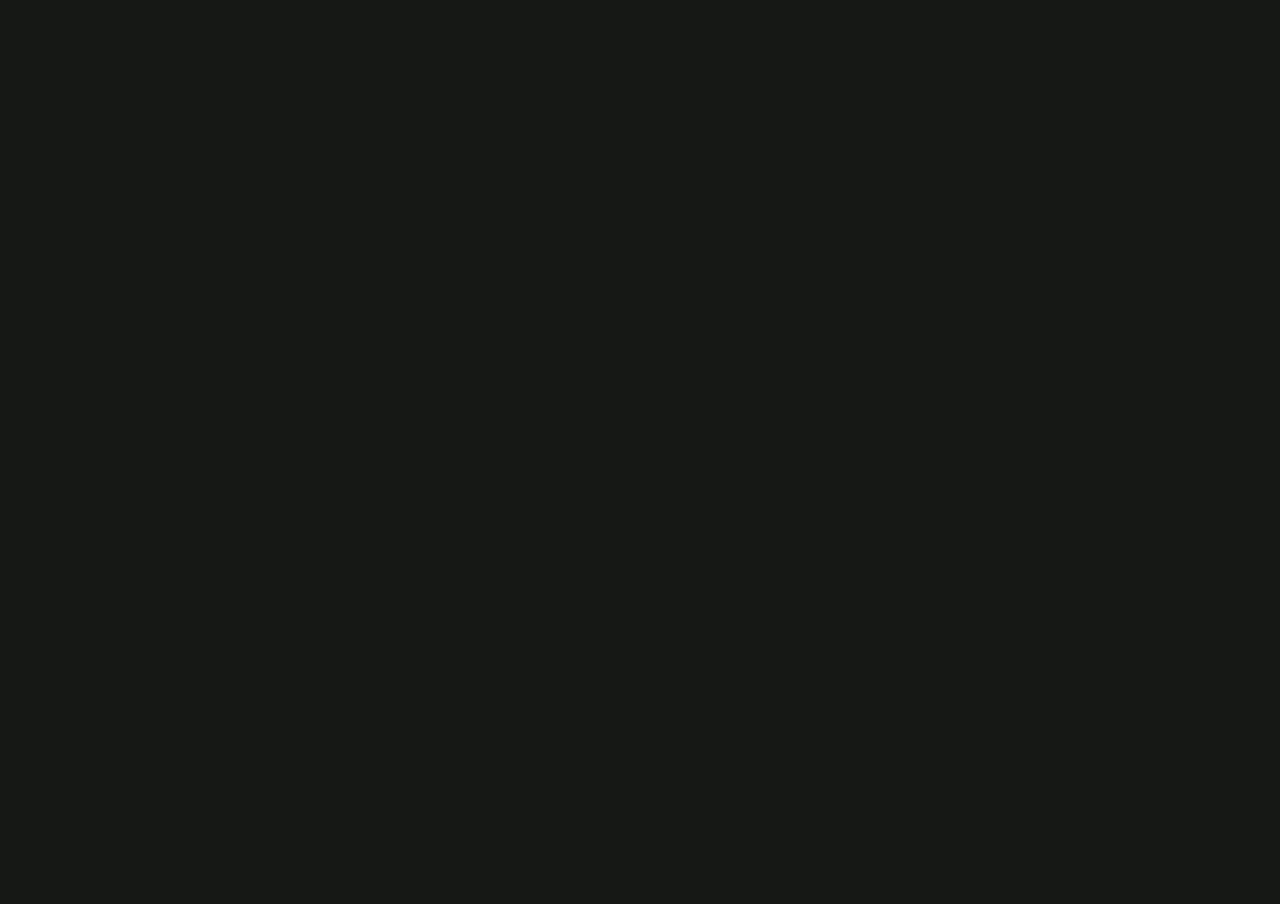
==== index.html @ 3438312a "Add initial HTML structure for Clachan project" ====
<!DOCTYPE html>
<html lang="en">
<head>
  <meta charset="utf-8" />
  <meta name="viewport" content="width=device-width, initial-scale=1.0, user-scalable=no" />
  <title>Clachan</title>
  <link rel="manifest" href="./manifest.json" />
  <style>
    html, body, canvas {
      margin: 0;
      padding: 0;
      width: 100%;
      height: 100%;
      overflow: hidden;
      background: #161816;
    }
  </style>
</head>
<body>
  <canvas id="glcanvas" tabindex="1"></canvas>
  <script src="https://not-fl3.github.io/miniquad-samples/mq_js_bundle.js"></script>
  <script>
    if ("serviceWorker" in navigator) {
      navigator.serviceWorker.register("./sw.js").catch(() => {});
    }
    load("./clachan.wasm");
  </script>
</body>
</html>
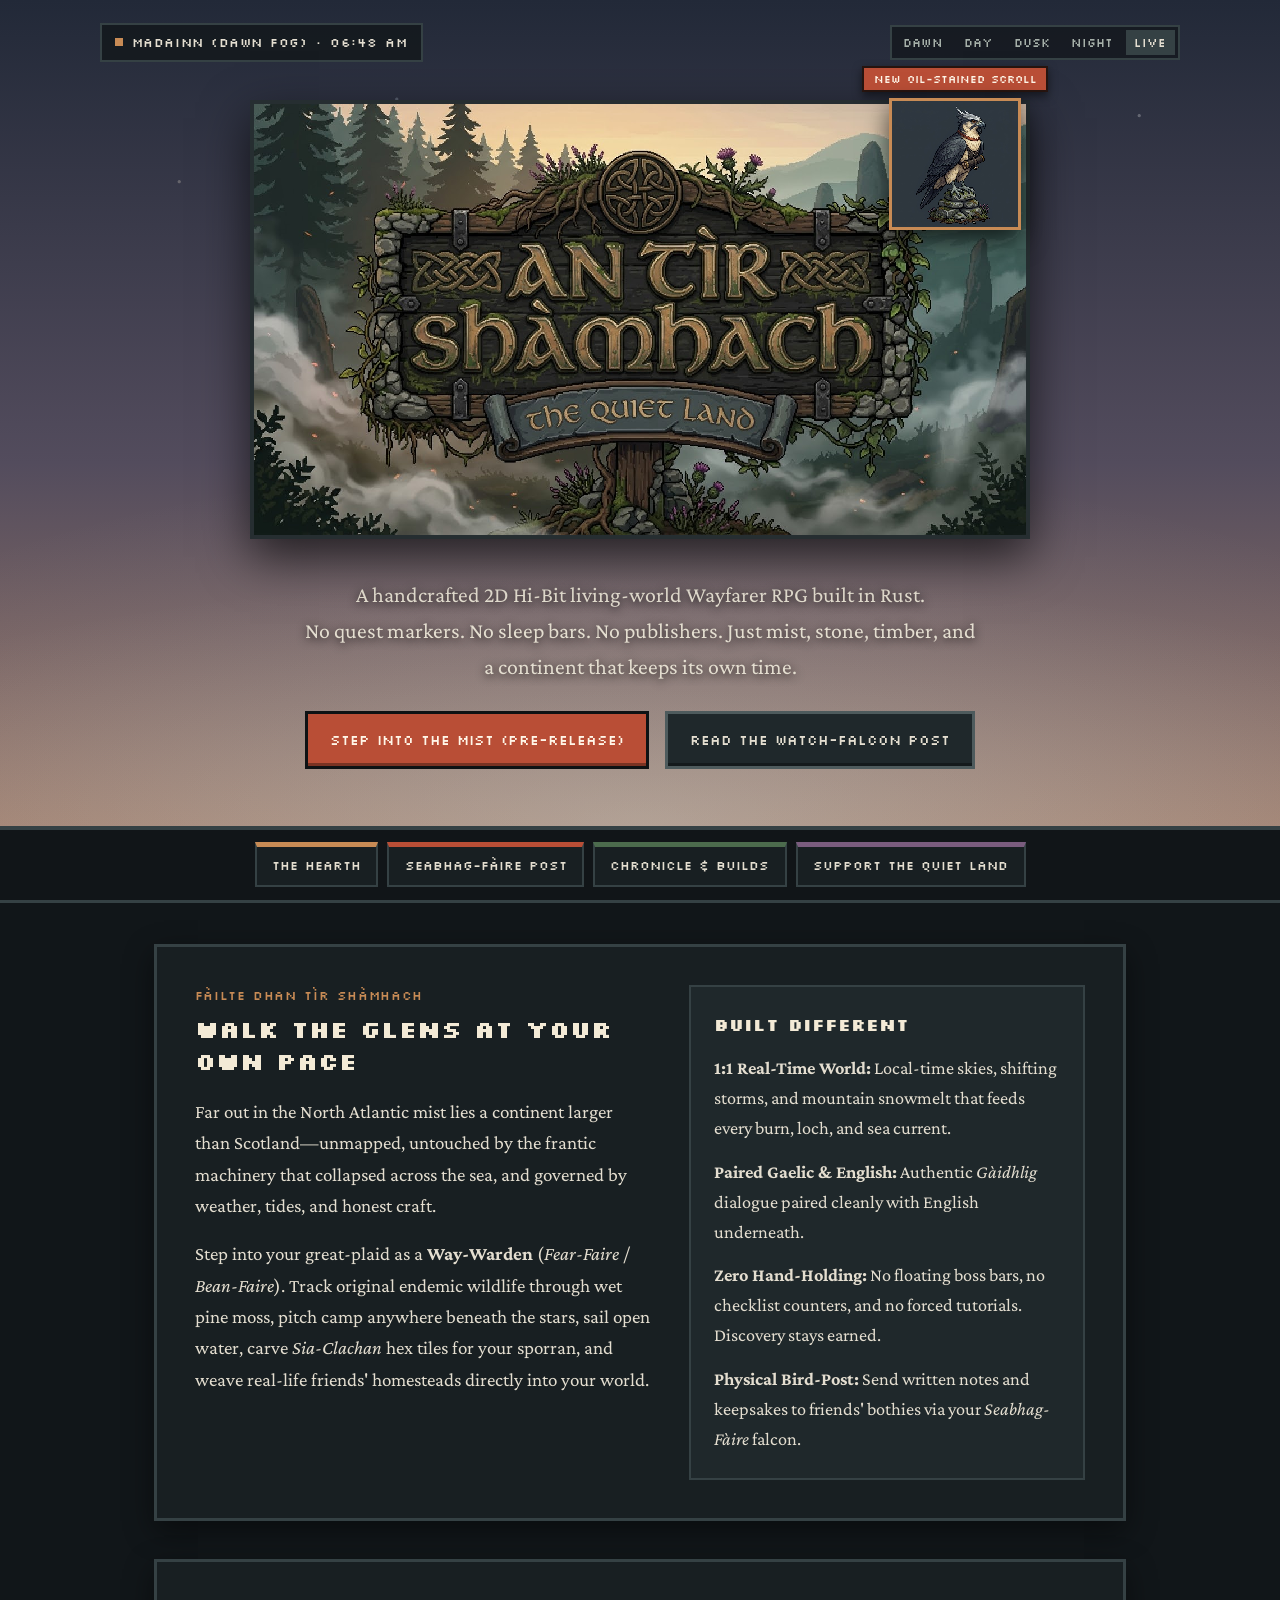
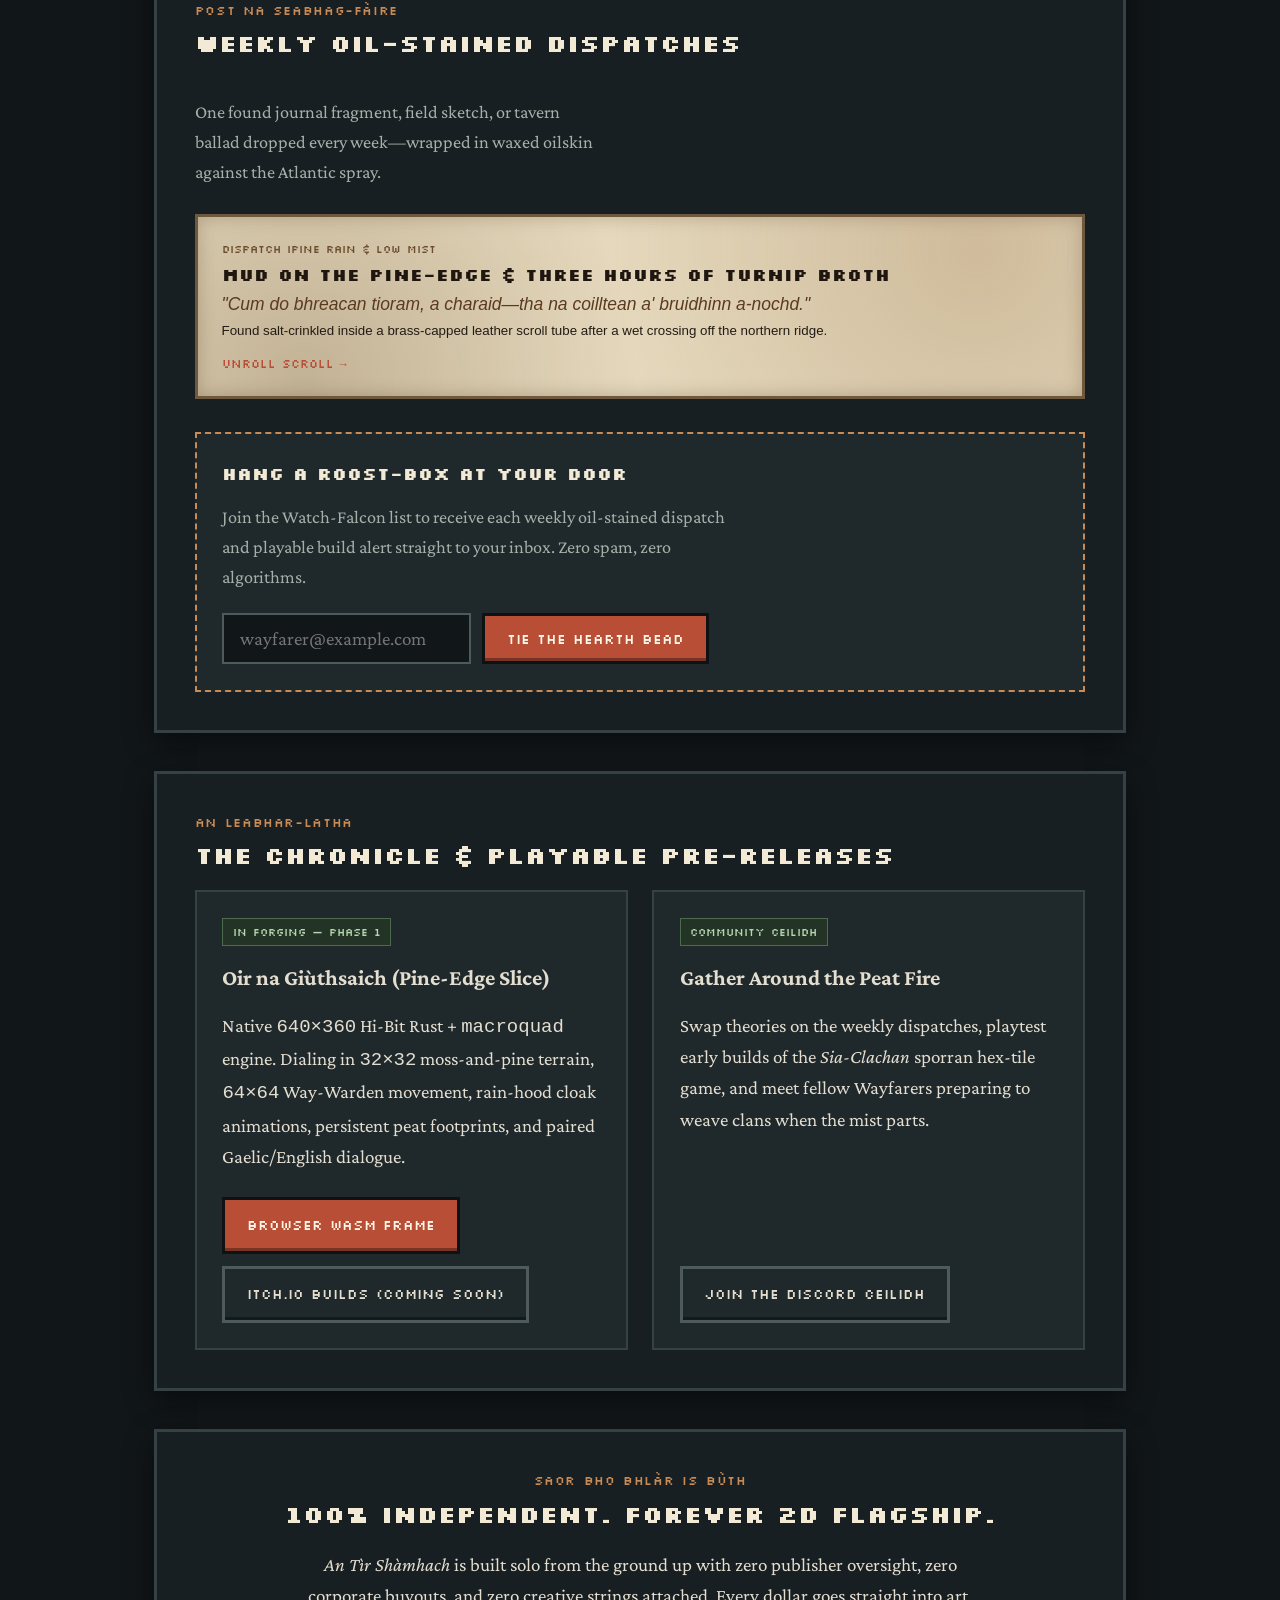
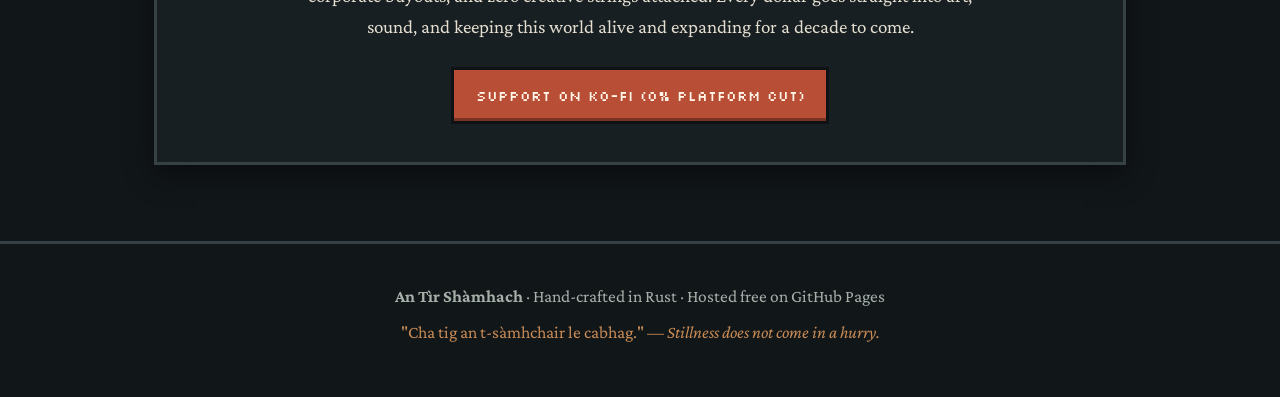
==== commit a83a1705: "Launch Hi-Bit Hearth site and playable WASM pre-release" ====
--- a/index.html
+++ b/index.html
@@ -1,29 +1,224 @@
 <!DOCTYPE html>
 <html lang="en">
 <head>
-  <meta charset="utf-8" />
-  <meta name="viewport" content="width=device-width, initial-scale=1.0, user-scalable=no" />
-  <title>Clachan</title>
-  <link rel="manifest" href="./manifest.json" />
-  <style>
-    html, body, canvas {
-      margin: 0;
-      padding: 0;
-      width: 100%;
-      height: 100%;
-      overflow: hidden;
-      background: #161816;
-    }
-  </style>
+  <meta charset="UTF-8" />
+  <meta name="viewport" content="width=device-width, initial-scale=1.0" />
+  <title>An Tìr Shàmhach — The Quiet Land</title>
+  <meta name="description" content="An Tìr Shàmhach (The Quiet Land) — A handcrafted 2D Hi-Bit Living-World Wayfarer RPG anchored in Scottish Gaelic folklore, deep wilds, and sacred time." />
+  <link rel="preconnect" href="https://fonts.googleapis.com" />
+  <link rel="preconnect" href="https://fonts.gstatic.com" crossorigin />
+  <link href="https://fonts.googleapis.com/css2?family=Crimson+Pro:ital,wght@0,400;0,600;1,400&family=Silkscreen:wght@400;700&display=swap" rel="stylesheet" />
+  <link rel="stylesheet" href="style.css" />
 </head>
-<body>
-  <canvas id="glcanvas" tabindex="1"></canvas>
-  <script src="https://not-fl3.github.io/miniquad-samples/mq_js_bundle.js"></script>
-  <script>
-    if ("serviceWorker" in navigator) {
-      navigator.serviceWorker.register("./sw.js").catch(() => {});
-    }
-    load("./clachan.wasm");
-  </script>
+<body data-sky="dusk">
+  <!-- Living 1:1 Local-Time Sky & Mist Hero Window -->
+  <header class="hero-window" id="hearth">
+    <div class="sky-layer" aria-hidden="true"></div>
+    <div class="stars-layer" aria-hidden="true"></div>
+    <div class="mist-layer mist-back" aria-hidden="true"></div>
+    <div class="mist-layer mist-front" aria-hidden="true"></div>
+    <div class="embers-layer" id="embersLayer" aria-hidden="true"></div>
+
+    <!-- Top Clock / Gaelic Time Stamp -->
+    <div class="top-bar">
+      <div class="time-stamp" id="timeStamp" title="Synced 1:1 to your local clock">
+        <span class="time-dot"></span>
+        <span id="gaelicTime">Feasgar</span> · <span id="localClock">--:--</span>
+      </div>
+      <div class="sky-preview" aria-label="Preview time of day">
+        <button type="button" data-preview="dawn">Dawn</button>
+        <button type="button" data-preview="day">Day</button>
+        <button type="button" data-preview="dusk">Dusk</button>
+        <button type="button" data-preview="night">Night</button>
+        <button type="button" data-preview="auto" class="active">Live</button>
+      </div>
+    </div>
+
+    <!-- Official Hi-Bit Nameplate + Perched Seabhag-Fàire Courier -->
+    <div class="hero-stage">
+      <div class="sign-wrapper">
+        <img
+          src="site_assets/nameplate.jpg"
+          alt="An Tìr Shàmhach — The Quiet Land"
+          class="nameplate pixel-art"
+        />
+
+        <!-- Clickable Seabhag-Fàire perched on the corner with latest oil-stained dispatch -->
+        <button
+          type="button"
+          class="courier-perch"
+          id="openLatestDispatch"
+          aria-label="Read the latest oil-stained Seabhag-Fàire dispatch"
+        >
+          <span class="dispatch-pill">New Oil-Stained Scroll</span>
+          <img
+            src="site_assets/seabhag.jpg"
+            alt="Seabhag-Fàire Watch-Falcon perched with a scroll tube"
+            class="courier-sprite pixel-art"
+          />
+        </button>
+      </div>
+
+      <p class="hero-pitch">
+        A handcrafted 2D Hi-Bit living-world Wayfarer RPG built in Rust.<br />
+        No quest markers. No sleep bars. No publishers. Just mist, stone, timber, and a continent that keeps its own time.
+      </p>
+
+      <div class="hero-actions">
+        <a href="play/" class="btn btn-primary">Step Into the Mist (Pre-Release)</a>
+        <a href="#dispatches" class="btn btn-secondary">Read the Watch-Falcon Post</a>
+      </div>
+    </div>
+  </header>
+
+  <!-- Ledger Ribbon Navigation -->
+  <nav class="ribbon-nav" aria-label="Primary sections">
+    <a href="#hearth" class="ribbon ribbon-peat">The Hearth</a>
+    <a href="#dispatches" class="ribbon ribbon-rowan">Seabhag-Fàire Post</a>
+    <a href="#chronicle" class="ribbon ribbon-moss">Chronicle &amp; Builds</a>
+    <a href="#support" class="ribbon ribbon-heather">Support the Quiet Land</a>
+  </nav>
+
+  <main class="ledger-shell">
+    <!-- Section 1: World Pitch (Strict Hearth Lore Only) -->
+    <section class="ledger-card intro-grid">
+      <div class="ledger-col">
+        <span class="gaelic-kicker">Fàilte dhan Tìr Shàmhach</span>
+        <h2>Walk the Glens at Your Own Pace</h2>
+        <p>
+          Far out in the North Atlantic mist lies a continent larger than Scotland—unmapped, untouched by the frantic machinery that collapsed across the sea, and governed by weather, tides, and honest craft.
+        </p>
+        <p>
+          Step into your great-plaid as a <strong>Way-Warden</strong> (<em>Fear-Faire</em> / <em>Bean-Faire</em>). Track original endemic wildlife through wet pine moss, pitch camp anywhere beneath the stars, sail open water, carve <em>Sia-Clachan</em> hex tiles for your sporran, and weave real-life friends' homesteads directly into your world.
+        </p>
+      </div>
+      <div class="ledger-col pillars-box">
+        <h3 class="pixel-subhead">Built Different</h3>
+        <ul class="pillar-list">
+          <li><strong>1:1 Real-Time World:</strong> Local-time skies, shifting storms, and mountain snowmelt that feeds every burn, loch, and sea current.</li>
+          <li><strong>Paired Gaelic &amp; English:</strong> Authentic <em>Gàidhlig</em> dialogue paired cleanly with English underneath.</li>
+          <li><strong>Zero Hand-Holding:</strong> No floating boss bars, no checklist counters, and no forced tutorials. Discovery stays earned.</li>
+          <li><strong>Physical Bird-Post:</strong> Send written notes and keepsakes to friends' bothies via your <em>Seabhag-Fàire</em> falcon.</li>
+        </ul>
+      </div>
+    </section>
+
+    <!-- Section 2: Weekly Oil-Stained Seabhag-Fàire Dispatches -->
+    <section class="ledger-card" id="dispatches">
+      <div class="section-head">
+        <div>
+          <span class="gaelic-kicker">Post na Seabhag-Fàire</span>
+          <h2>Weekly Oil-Stained Dispatches</h2>
+        </div>
+        <p class="section-note">
+          One found journal fragment, field sketch, or tavern ballad dropped every week—wrapped in waxed oilskin against the Atlantic spray.
+        </p>
+      </div>
+
+      <div class="dispatch-grid" id="dispatchGrid">
+        <!-- Populated automatically from dispatches/entries.json -->
+      </div>
+
+      <!-- Free Email List Hook (Buttondown / Kit ready) -->
+      <div class="roost-signup">
+        <div class="roost-copy">
+          <h3 class="pixel-subhead">Hang a Roost-Box at Your Door</h3>
+          <p>
+            Join the Watch-Falcon list to receive each weekly oil-stained dispatch and playable build alert straight to your inbox. Zero spam, zero algorithms.
+          </p>
+        </div>
+        <!-- Replace action URL with your free Buttondown or Kit form endpoint -->
+        <form
+          class="roost-form"
+          action="https://buttondown.com/api/emails/embed-subscribe/YOUR_USERNAME"
+          method="post"
+          target="popupwindow"
+        >
+          <input
+            type="email"
+            name="email"
+            required
+            placeholder="wayfarer@example.com"
+            aria-label="Email address"
+          />
+          <button type="submit" class="btn btn-primary">Tie the Hearth Bead</button>
+        </form>
+      </div>
+    </section>
+
+    <!-- Section 3: Devlog & Playable Builds -->
+    <section class="ledger-card" id="chronicle">
+      <span class="gaelic-kicker">An Leabhar-Latha</span>
+      <h2>The Chronicle &amp; Playable Pre-Releases</h2>
+      <div class="chronicle-grid">
+        <article class="build-panel">
+          <span class="status-tag">In Forging — Phase 1</span>
+          <h3>Oir na Giùthsaich (Pine-Edge Slice)</h3>
+          <p>
+            Native <code>640×360</code> Hi-Bit Rust + <code>macroquad</code> engine. Dialing in <code>32×32</code> moss-and-pine terrain, <code>64×64</code> Way-Warden movement, rain-hood cloak animations, persistent peat footprints, and paired Gaelic/English dialogue.
+          </p>
+          <div class="build-links">
+            <a href="play/" class="btn btn-primary">Browser WASM Frame</a>
+            <!-- Replace # with your itch.io page URL once live -->
+            <a href="#" class="btn btn-secondary" aria-disabled="true">itch.io Builds (Coming Soon)</a>
+          </div>
+        </article>
+
+        <article class="build-panel">
+          <span class="status-tag">Community Ceilidh</span>
+          <h3>Gather Around the Peat Fire</h3>
+          <p>
+            Swap theories on the weekly dispatches, playtest early builds of the <em>Sia-Clachan</em> sporran hex-tile game, and meet fellow Wayfarers preparing to weave clans when the mist parts.
+          </p>
+          <div class="build-links">
+            <!-- Replace # with your permanent Discord invite -->
+            <a href="#" class="btn btn-secondary">Join the Discord Ceilidh</a>
+          </div>
+        </article>
+      </div>
+    </section>
+
+    <!-- Section 4: Independence & Donations -->
+    <section class="ledger-card support-card" id="support">
+      <span class="gaelic-kicker">Saor bho Bhlàr is Bùth</span>
+      <h2>100% Independent. Forever 2D Flagship.</h2>
+      <p>
+        <em>An Tìr Shàmhach</em> is built solo from the ground up with zero publisher oversight, zero corporate buyouts, and zero creative strings attached. Every dollar goes straight into art, sound, and keeping this world alive and expanding for a decade to come.
+      </p>
+      <div class="hero-actions">
+        <!-- Replace # with your Ko-fi / Stripe link -->
+        <a href="#" class="btn btn-primary">Support on Ko-fi (0% Platform Cut)</a>
+      </div>
+    </section>
+  </main>
+
+  <footer class="site-footer">
+    <p>
+      <strong>An Tìr Shàmhach</strong> · Hand-crafted in Rust · Hosted free on GitHub Pages
+    </p>
+    <p class="footer-sub">
+      "Cha tig an t-sàmhchair le cabhag." — <em>Stillness does not come in a hurry.</em>
+    </p>
+  </footer>
+
+  <!-- Oil-Stained Parchment Dispatch Reader Modal -->
+  <div class="modal-backdrop" id="dispatchModal" hidden>
+    <article class="parchment-modal" role="dialog" aria-modal="true" aria-labelledby="modalTitle">
+      <button type="button" class="modal-close" id="closeModal" aria-label="Close scroll">✕</button>
+      <div class="parchment-meta">
+        <span id="modalWeather">Weather: Mist</span>
+        <span id="modalDate">Dispatch #01</span>
+      </div>
+      <p class="modal-gaelic" id="modalGaelic"></p>
+      <h2 id="modalTitle"></h2>
+      <div class="parchment-body" id="modalBody"></div>
+      <div class="parchment-footer">
+        <span id="modalSignoff"></span>
+        <span class="wax-seal" aria-hidden="true">SF</span>
+      </div>
+    </article>
+  </div>
+
+  <script src="app.js"></script>
 </body>
 </html>
--- a/style.css
+++ b/style.css
@@ -0,0 +1,692 @@
+:root {
+  --bg-slate: #111619;
+  --bg-card: #181f22;
+  --bg-panel: #1f282b;
+  --border-stone: #354144;
+  --border-iron: #4e5b5d;
+  --parchment: #e5d8bc;
+  --parchment-stain: #cbb58d;
+  --ink-dark: #231c14;
+  --text-main: #e4ded0;
+  --text-muted: #a6b0a9;
+  --rowan: #b94e36;
+  --rowan-glow: #d97742;
+  --moss: #4c6b4d;
+  --heather: #7a5c7e;
+  --copper: #c88b55;
+  --font-pixel: "Silkscreen", monospace;
+  --font-body: "Crimson Pro", Georgia, serif;
+}
+
+* {
+  box-sizing: border-box;
+  margin: 0;
+  padding: 0;
+}
+
+html {
+  scroll-behavior: smooth;
+  background-color: var(--bg-slate);
+  color: var(--text-main);
+  font-family: var(--font-body);
+  font-size: 19px;
+  line-height: 1.65;
+}
+
+.pixel-art {
+  image-rendering: pixelated;
+  image-rendering: crisp-edges;
+}
+
+/* ===== Living 1:1 Local-Time Sky Themes ===== */
+body[data-sky="dawn"] {
+  --sky-top: #222938;
+  --sky-mid: #534c5d;
+  --sky-bot: #9d7a69;
+  --mist-alpha: 0.48;
+  --stars-alpha: 0.25;
+}
+
+body[data-sky="day"] {
+  --sky-top: #38515c;
+  --sky-mid: #637f84;
+  --sky-bot: #95a89d;
+  --mist-alpha: 0.28;
+  --stars-alpha: 0;
+}
+
+body[data-sky="dusk"] {
+  --sky-top: #171e29;
+  --sky-mid: #3a3445;
+  --sky-bot: #7a5343;
+  --mist-alpha: 0.42;
+  --stars-alpha: 0.45;
+}
+
+body[data-sky="night"] {
+  --sky-top: #090d14;
+  --sky-mid: #131c27;
+  --sky-bot: #1f2b30;
+  --mist-alpha: 0.36;
+  --stars-alpha: 0.9;
+}
+
+/* ===== Hero Window ===== */
+.hero-window {
+  position: relative;
+  min-height: 82vh;
+  display: flex;
+  flex-direction: column;
+  justify-content: space-between;
+  overflow: hidden;
+  border-bottom: 4px solid var(--border-stone);
+  padding: 1.2rem 1.5rem 3rem;
+}
+
+.sky-layer {
+  position: absolute;
+  inset: 0;
+  background: linear-gradient(180deg, var(--sky-top) 0%, var(--sky-mid) 56%, var(--sky-bot) 100%);
+  transition: background 1.2s ease;
+  z-index: 0;
+}
+
+.stars-layer {
+  position: absolute;
+  inset: 0;
+  opacity: var(--stars-alpha);
+  background-image:
+    radial-gradient(2px 2px at 14% 22%, #f4ecd8 60%, transparent),
+    radial-gradient(2px 2px at 31% 12%, #d4e4f7 60%, transparent),
+    radial-gradient(2px 2px at 58% 18%, #f4ecd8 60%, transparent),
+    radial-gradient(2px 2px at 78% 26%, #e7d8b9 60%, transparent),
+    radial-gradient(2px 2px at 89% 14%, #ffffff 60%, transparent),
+    radial-gradient(2px 2px at 44% 31%, #d4e4f7 60%, transparent);
+  transition: opacity 1.2s ease;
+  z-index: 1;
+}
+
+.mist-layer {
+  position: absolute;
+  left: -25%;
+  right: -25%;
+  bottom: 0;
+  height: 44%;
+  opacity: var(--mist-alpha);
+  background: radial-gradient(ellipse at 50% 100%, rgba(212, 224, 220, 0.45), transparent 72%);
+  pointer-events: none;
+  z-index: 2;
+}
+
+.mist-back {
+  animation: mistDrift 28s linear infinite alternate;
+}
+
+.mist-front {
+  height: 30%;
+  animation: mistDrift 18s linear infinite alternate-reverse;
+}
+
+@keyframes mistDrift {
+  from { transform: translateX(-6%); }
+  to { transform: translateX(6%); }
+}
+
+.embers-layer {
+  position: absolute;
+  inset: 0;
+  pointer-events: none;
+  z-index: 3;
+}
+
+.ember {
+  position: absolute;
+  width: 4px;
+  height: 4px;
+  background: var(--rowan-glow);
+  box-shadow: 0 0 6px var(--rowan-glow);
+  bottom: -10px;
+  opacity: 0;
+  animation: emberRise linear infinite;
+}
+
+@keyframes emberRise {
+  0% { transform: translateY(0) translateX(0); opacity: 0; }
+  15% { opacity: 0.9; }
+  85% { opacity: 0.7; }
+  100% { transform: translateY(-420px) translateX(28px); opacity: 0; }
+}
+
+/* ===== Top Clock Bar ===== */
+.top-bar {
+  position: relative;
+  z-index: 5;
+  max-width: 1080px;
+  width: 100%;
+  margin: 0 auto;
+  display: flex;
+  justify-content: space-between;
+  align-items: center;
+  flex-wrap: wrap;
+  gap: 0.75rem;
+}
+
+.time-stamp {
+  font-family: var(--font-pixel);
+  font-size: 0.7rem;
+  letter-spacing: 0.04em;
+  background: rgba(17, 22, 25, 0.78);
+  border: 2px solid var(--border-stone);
+  padding: 0.35rem 0.7rem;
+  display: inline-flex;
+  align-items: center;
+  gap: 0.45rem;
+}
+
+.time-dot {
+  width: 8px;
+  height: 8px;
+  background: var(--copper);
+  display: inline-block;
+}
+
+.sky-preview {
+  display: inline-flex;
+  gap: 4px;
+  background: rgba(17, 22, 25, 0.72);
+  border: 2px solid var(--border-stone);
+  padding: 3px;
+}
+
+.sky-preview button {
+  font-family: var(--font-pixel);
+  font-size: 0.62rem;
+  color: var(--text-muted);
+  background: transparent;
+  border: none;
+  padding: 0.25rem 0.45rem;
+  cursor: pointer;
+}
+
+.sky-preview button.active,
+.sky-preview button:hover {
+  background: var(--border-stone);
+  color: var(--text-main);
+}
+
+/* ===== Nameplate & Perched Falcon ===== */
+.hero-stage {
+  position: relative;
+  z-index: 5;
+  max-width: 920px;
+  margin: 2rem auto 0;
+  text-align: center;
+}
+
+.sign-wrapper {
+  position: relative;
+  display: inline-block;
+  max-width: 780px;
+  width: 100%;
+}
+
+.nameplate {
+  width: 100%;
+  height: auto;
+  display: block;
+  border: 4px solid #262e31;
+  box-shadow: 0 18px 45px rgba(0, 0, 0, 0.65);
+}
+
+.courier-perch {
+  position: absolute;
+  top: -34px;
+  right: -18px;
+  background: none;
+  border: none;
+  cursor: pointer;
+  display: flex;
+  flex-direction: column;
+  align-items: center;
+  transition: transform 0.2s ease;
+}
+
+.courier-perch:hover {
+  transform: translateY(-4px) scale(1.03);
+}
+
+.courier-sprite {
+  width: 132px;
+  height: 132px;
+  object-fit: cover;
+  border: 3px solid var(--copper);
+  box-shadow: 0 10px 24px rgba(0, 0, 0, 0.7);
+  background: #1f282e;
+}
+
+.dispatch-pill {
+  font-family: var(--font-pixel);
+  font-size: 0.58rem;
+  background: var(--rowan);
+  color: #fff6e8;
+  border: 2px solid #26140f;
+  padding: 0.22rem 0.5rem;
+  margin-bottom: 6px;
+  box-shadow: 0 4px 10px rgba(0, 0, 0, 0.5);
+  animation: gentleBob 2.8s ease-in-out infinite;
+}
+
+@keyframes gentleBob {
+  0%, 100% { transform: translateY(0); }
+  50% { transform: translateY(-4px); }
+}
+
+.hero-pitch {
+  max-width: 680px;
+  margin: 1.5rem auto 1.4rem;
+  font-size: 1.15rem;
+  text-shadow: 0 2px 10px rgba(0, 0, 0, 0.85);
+}
+
+.hero-actions {
+  display: flex;
+  justify-content: center;
+  flex-wrap: wrap;
+  gap: 0.85rem;
+}
+
+/* ===== Buttons ===== */
+.btn {
+  font-family: var(--font-pixel);
+  font-size: 0.72rem;
+  text-decoration: none;
+  padding: 0.75rem 1.15rem;
+  border: 3px solid #0e1214;
+  cursor: pointer;
+  display: inline-block;
+  transition: transform 0.12s ease, filter 0.12s ease;
+}
+
+.btn:hover {
+  transform: translateY(-2px);
+  filter: brightness(1.1);
+}
+
+.btn-primary {
+  background: var(--rowan);
+  color: #fff6e8;
+  box-shadow: inset 0 -3px 0 rgba(0, 0, 0, 0.35);
+}
+
+.btn-secondary {
+  background: var(--bg-panel);
+  color: var(--text-main);
+  border-color: var(--border-iron);
+  box-shadow: inset 0 -3px 0 rgba(0, 0, 0, 0.35);
+}
+
+/* ===== Four Ledger Ribbon Bookmarks ===== */
+.ribbon-nav {
+  position: sticky;
+  top: 0;
+  z-index: 20;
+  background: rgba(17, 22, 25, 0.94);
+  border-bottom: 3px solid var(--border-stone);
+  display: flex;
+  justify-content: center;
+  flex-wrap: wrap;
+  gap: 0.5rem;
+  padding: 0.65rem 1rem;
+}
+
+.ribbon {
+  font-family: var(--font-pixel);
+  font-size: 0.68rem;
+  color: var(--text-main);
+  text-decoration: none;
+  padding: 0.45rem 0.8rem;
+  border: 2px solid var(--border-stone);
+  border-top-width: 5px;
+  background: var(--bg-card);
+}
+
+.ribbon-peat { border-top-color: var(--copper); }
+.ribbon-rowan { border-top-color: var(--rowan); }
+.ribbon-moss { border-top-color: var(--moss); }
+.ribbon-heather { border-top-color: var(--heather); }
+
+/* ===== Main Ledger Container ===== */
+.ledger-shell {
+  max-width: 1020px;
+  margin: 2.2rem auto 4rem;
+  padding: 0 1.25rem;
+  display: flex;
+  flex-direction: column;
+  gap: 2rem;
+}
+
+.ledger-card {
+  background: var(--bg-card);
+  border: 3px solid var(--border-stone);
+  box-shadow: 0 10px 28px rgba(0, 0, 0, 0.45);
+  padding: 2rem;
+}
+
+.gaelic-kicker {
+  display: block;
+  font-family: var(--font-pixel);
+  font-size: 0.66rem;
+  color: var(--copper);
+  letter-spacing: 0.05em;
+  margin-bottom: 0.35rem;
+}
+
+h2 {
+  font-family: var(--font-pixel);
+  font-size: 1.25rem;
+  line-height: 1.35;
+  margin-bottom: 1rem;
+  color: #f3ead6;
+}
+
+.pixel-subhead {
+  font-family: var(--font-pixel);
+  font-size: 0.88rem;
+  color: #f3ead6;
+  margin-bottom: 0.75rem;
+}
+
+.intro-grid {
+  display: grid;
+  grid-template-columns: 1.15fr 1fr;
+  gap: 2rem;
+}
+
+.intro-grid p + p {
+  margin-top: 0.9rem;
+}
+
+.pillars-box {
+  background: var(--bg-panel);
+  border: 2px solid var(--border-stone);
+  padding: 1.25rem;
+}
+
+.pillar-list {
+  list-style: none;
+  display: flex;
+  flex-direction: column;
+  gap: 0.7rem;
+  font-size: 0.96rem;
+}
+
+/* ===== Weekly Oil-Stained Dispatches ===== */
+.section-head {
+  display: flex;
+  justify-content: space-between;
+  align-items: flex-end;
+  flex-wrap: wrap;
+  gap: 1rem;
+  margin-bottom: 1.4rem;
+}
+
+.section-note {
+  max-width: 400px;
+  color: var(--text-muted);
+  font-size: 0.96rem;
+}
+
+.dispatch-grid {
+  display: grid;
+  grid-template-columns: repeat(auto-fit, minmax(260px, 1fr));
+  gap: 1.1rem;
+  margin-bottom: 1.75rem;
+}
+
+.dispatch-card {
+  background:
+    radial-gradient(circle at 88% 18%, rgba(128, 86, 41, 0.22), transparent 46%),
+    radial-gradient(circle at 12% 92%, rgba(92, 65, 34, 0.25), transparent 42%),
+    var(--parchment);
+  color: var(--ink-dark);
+  border: 3px solid #6e593e;
+  padding: 1.25rem;
+  text-align: left;
+  cursor: pointer;
+  display: flex;
+  flex-direction: column;
+  gap: 0.45rem;
+  box-shadow: inset 0 0 18px rgba(74, 49, 24, 0.28);
+  transition: transform 0.14s ease;
+}
+
+.dispatch-card:hover {
+  transform: translateY(-3px);
+}
+
+.dispatch-meta {
+  font-family: var(--font-pixel);
+  font-size: 0.6rem;
+  color: #6b4c2d;
+  display: flex;
+  justify-content: space-between;
+}
+
+.dispatch-card h3 {
+  font-family: var(--font-pixel);
+  font-size: 0.88rem;
+  color: #1f170f;
+}
+
+.dispatch-gaelic {
+  font-style: italic;
+  font-size: 0.92rem;
+  color: #5b3b20;
+}
+
+.dispatch-read {
+  margin-top: auto;
+  padding-top: 0.5rem;
+  font-family: var(--font-pixel);
+  font-size: 0.62rem;
+  color: var(--rowan);
+}
+
+/* ===== Roost-Box Email Signup ===== */
+.roost-signup {
+  background: var(--bg-panel);
+  border: 2px dashed var(--copper);
+  padding: 1.35rem;
+  display: flex;
+  justify-content: space-between;
+  align-items: center;
+  flex-wrap: wrap;
+  gap: 1.1rem;
+}
+
+.roost-copy {
+  max-width: 520px;
+}
+
+.roost-copy p {
+  color: var(--text-muted);
+  font-size: 0.96rem;
+}
+
+.roost-form {
+  display: flex;
+  flex-wrap: wrap;
+  gap: 0.6rem;
+}
+
+.roost-form input {
+  background: var(--bg-slate);
+  border: 2px solid var(--border-iron);
+  color: var(--text-main);
+  font-family: var(--font-body);
+  font-size: 1rem;
+  padding: 0.55rem 0.8rem;
+  min-width: 220px;
+}
+
+/* ===== Chronicle & Support ===== */
+.chronicle-grid {
+  display: grid;
+  grid-template-columns: repeat(auto-fit, minmax(280px, 1fr));
+  gap: 1.25rem;
+}
+
+.build-panel {
+  background: var(--bg-panel);
+  border: 2px solid var(--border-stone);
+  padding: 1.35rem;
+  display: flex;
+  flex-direction: column;
+  gap: 0.7rem;
+}
+
+.status-tag {
+  font-family: var(--font-pixel);
+  font-size: 0.6rem;
+  color: #b5d6b0;
+  background: #233325;
+  border: 1px solid var(--moss);
+  align-self: flex-start;
+  padding: 0.2rem 0.5rem;
+}
+
+.build-links {
+  margin-top: auto;
+  padding-top: 0.6rem;
+  display: flex;
+  flex-wrap: wrap;
+  gap: 0.6rem;
+}
+
+.support-card {
+  text-align: center;
+}
+
+.support-card p {
+  max-width: 680px;
+  margin: 0 auto 1.3rem;
+}
+
+/* ===== Footer ===== */
+.site-footer {
+  text-align: center;
+  padding: 2rem 1rem 3rem;
+  border-top: 3px solid var(--border-stone);
+  color: var(--text-muted);
+  font-size: 0.92rem;
+}
+
+.footer-sub {
+  margin-top: 0.35rem;
+  color: var(--copper);
+}
+
+/* ===== Oil-Stained Parchment Modal ===== */
+.modal-backdrop {
+  position: fixed;
+  inset: 0;
+  background: rgba(8, 11, 13, 0.82);
+  display: grid;
+  place-items: center;
+  padding: 1.2rem;
+  z-index: 50;
+}
+
+.modal-backdrop[hidden] {
+  display: none;
+}
+
+.parchment-modal {
+  position: relative;
+  max-width: 660px;
+  width: 100%;
+  max-height: 86vh;
+  overflow-y: auto;
+  background:
+    radial-gradient(circle at 90% 10%, rgba(112, 74, 34, 0.28), transparent 36%),
+    radial-gradient(circle at 8% 85%, rgba(86, 56, 26, 0.3), transparent 40%),
+    var(--parchment);
+  color: var(--ink-dark);
+  border: 4px solid #59432b;
+  box-shadow: inset 0 0 36px rgba(68, 44, 19, 0.35), 0 24px 60px rgba(0, 0, 0, 0.8);
+  padding: 2rem;
+}
+
+.modal-close {
+  position: absolute;
+  top: 0.9rem;
+  right: 0.9rem;
+  background: #3d2c1b;
+  color: var(--parchment);
+  border: 2px solid #1c130b;
+  font-family: var(--font-pixel);
+  font-size: 0.72rem;
+  padding: 0.3rem 0.55rem;
+  cursor: pointer;
+}
+
+.parchment-meta {
+  font-family: var(--font-pixel);
+  font-size: 0.62rem;
+  color: #6b4c2d;
+  display: flex;
+  gap: 1.2rem;
+  margin-bottom: 0.65rem;
+}
+
+.modal-gaelic {
+  font-style: italic;
+  color: #5a381d;
+  margin-bottom: 0.35rem;
+}
+
+.parchment-modal h2 {
+  color: #1f170f;
+  margin-bottom: 1rem;
+}
+
+.parchment-body p + p {
+  margin-top: 0.95rem;
+}
+
+.parchment-footer {
+  margin-top: 1.6rem;
+  padding-top: 1rem;
+  border-top: 2px dashed rgba(90, 62, 34, 0.45);
+  display: flex;
+  justify-content: space-between;
+  align-items: center;
+  font-style: italic;
+}
+
+.wax-seal {
+  font-family: var(--font-pixel);
+  font-size: 0.72rem;
+  width: 42px;
+  height: 42px;
+  border-radius: 50%;
+  background: #8a2f22;
+  color: #f6dfbf;
+  border: 3px solid #4d170f;
+  display: grid;
+  place-items: center;
+}
+
+@media (max-width: 760px) {
+  .intro-grid {
+    grid-template-columns: 1fr;
+  }
+  .courier-perch {
+    position: static;
+    margin: 1rem auto 0;
+  }
+  .courier-sprite {
+    width: 108px;
+    height: 108px;
+  }
+}
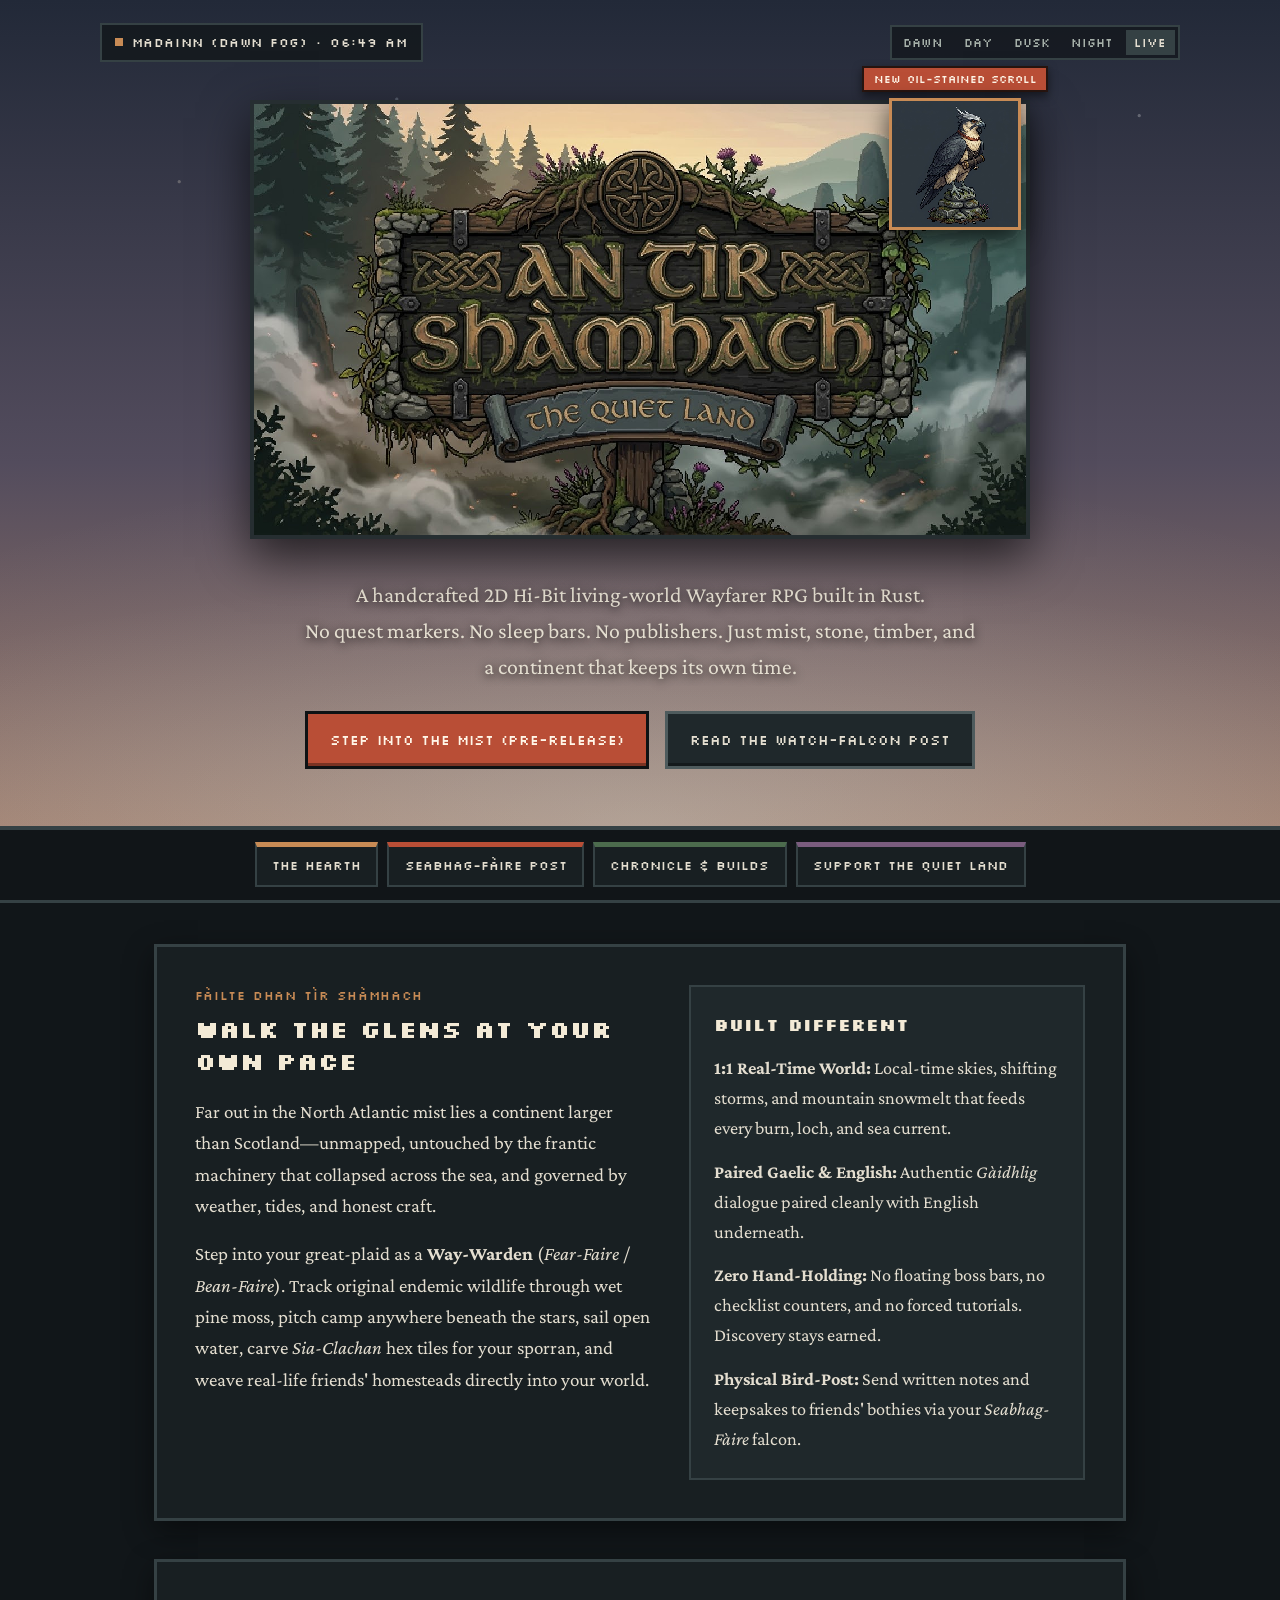
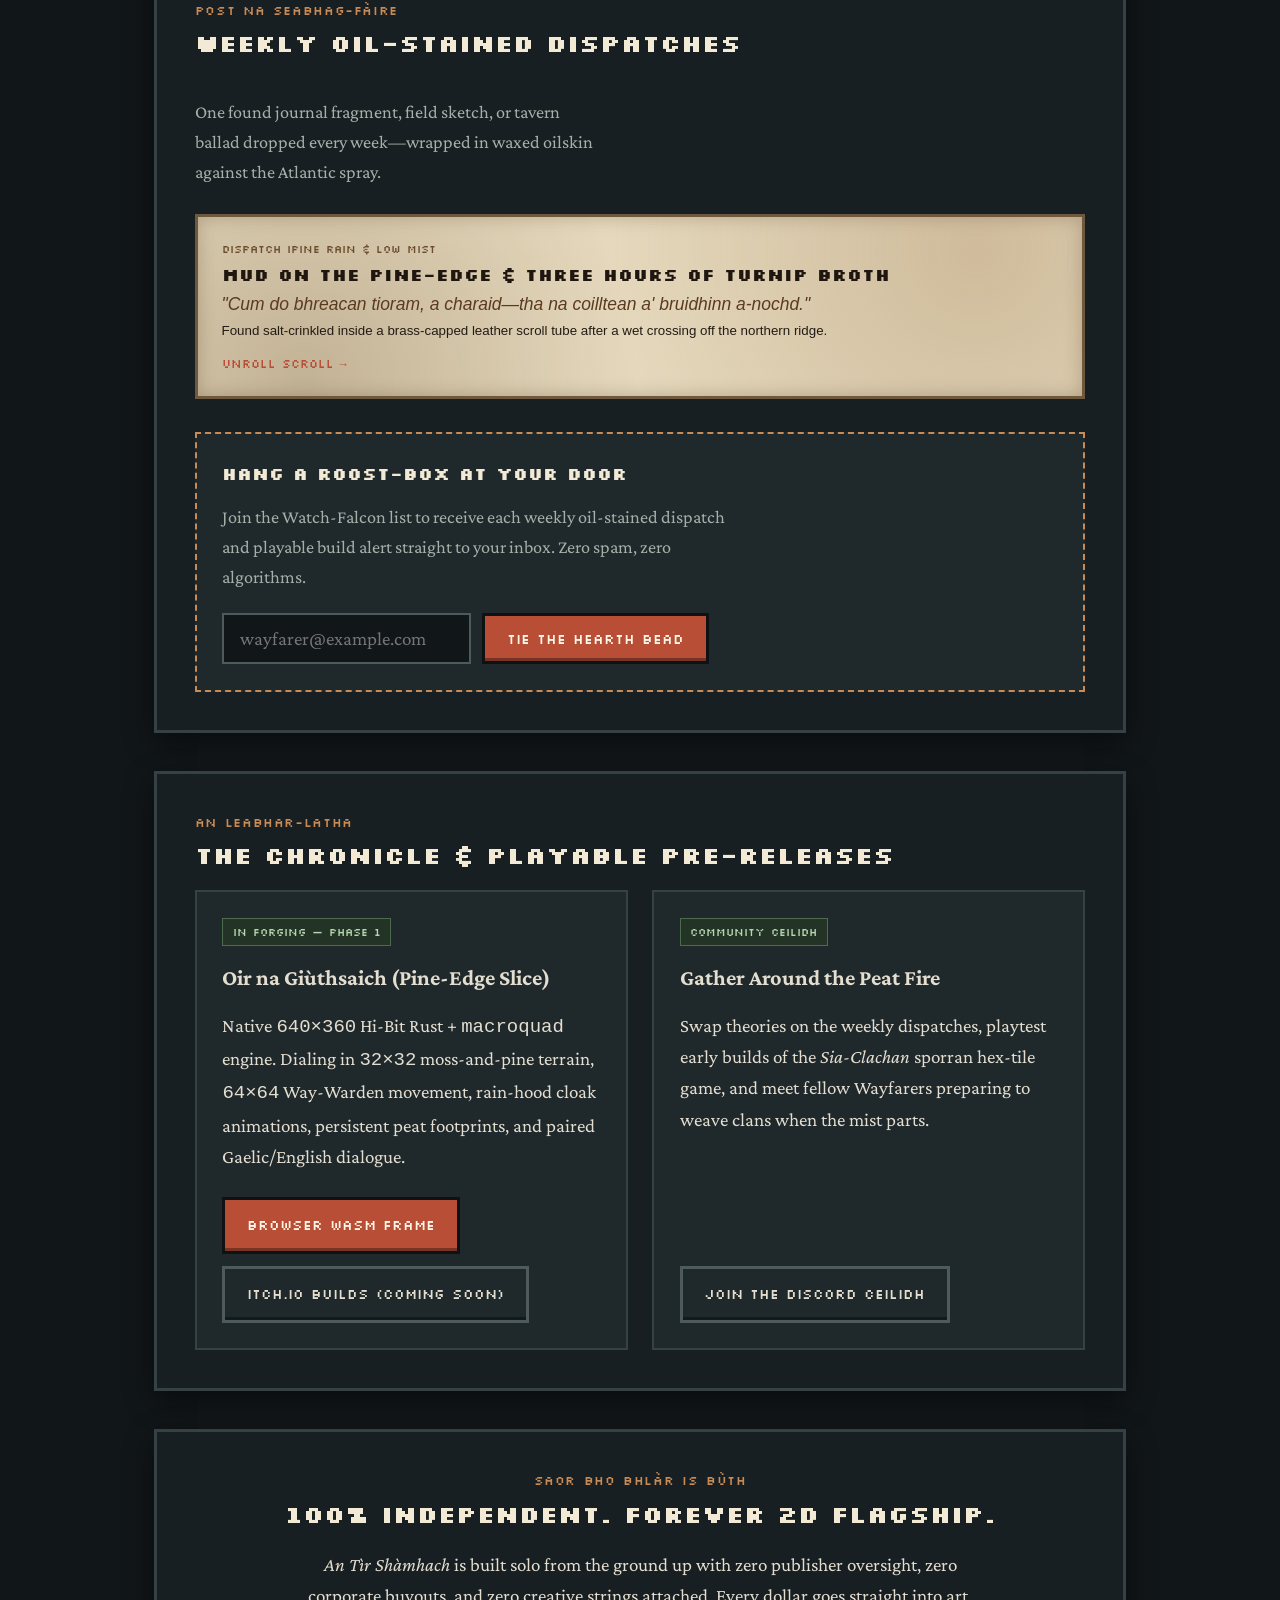
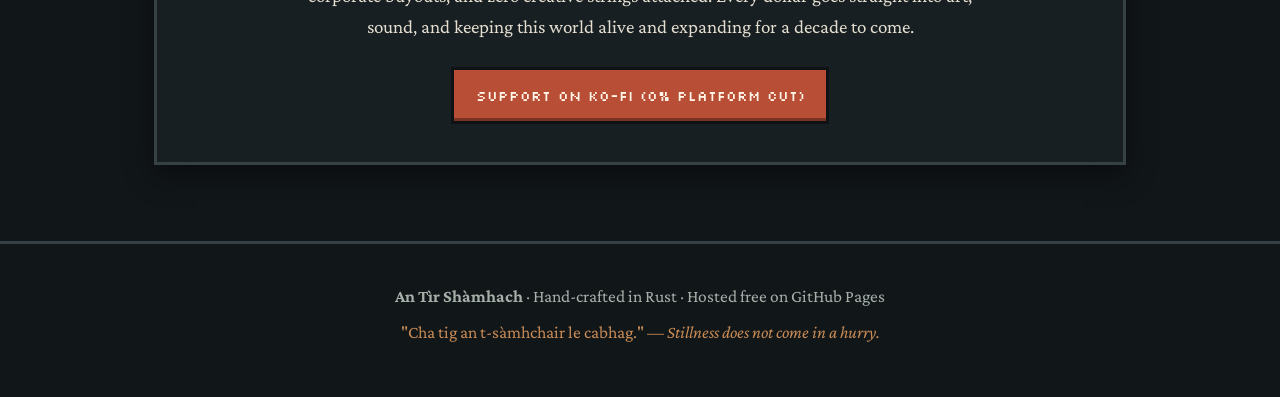
==== commit d168f5ab: "Link Ko-fi support page" ====
--- a/index.html
+++ b/index.html
@@ -187,7 +187,7 @@
       </p>
       <div class="hero-actions">
         <!-- Replace # with your Ko-fi / Stripe link -->
-        <a href="#" class="btn btn-primary">Support on Ko-fi (0% Platform Cut)</a>
+        <a href="https://ko-fi.com/antirshamhach" target="_blank" rel="noopener noreferrer" class="btn btn-primary">Support on Ko-fi (0% Platform Cut)</a>
       </div>
     </section>
   </main>
